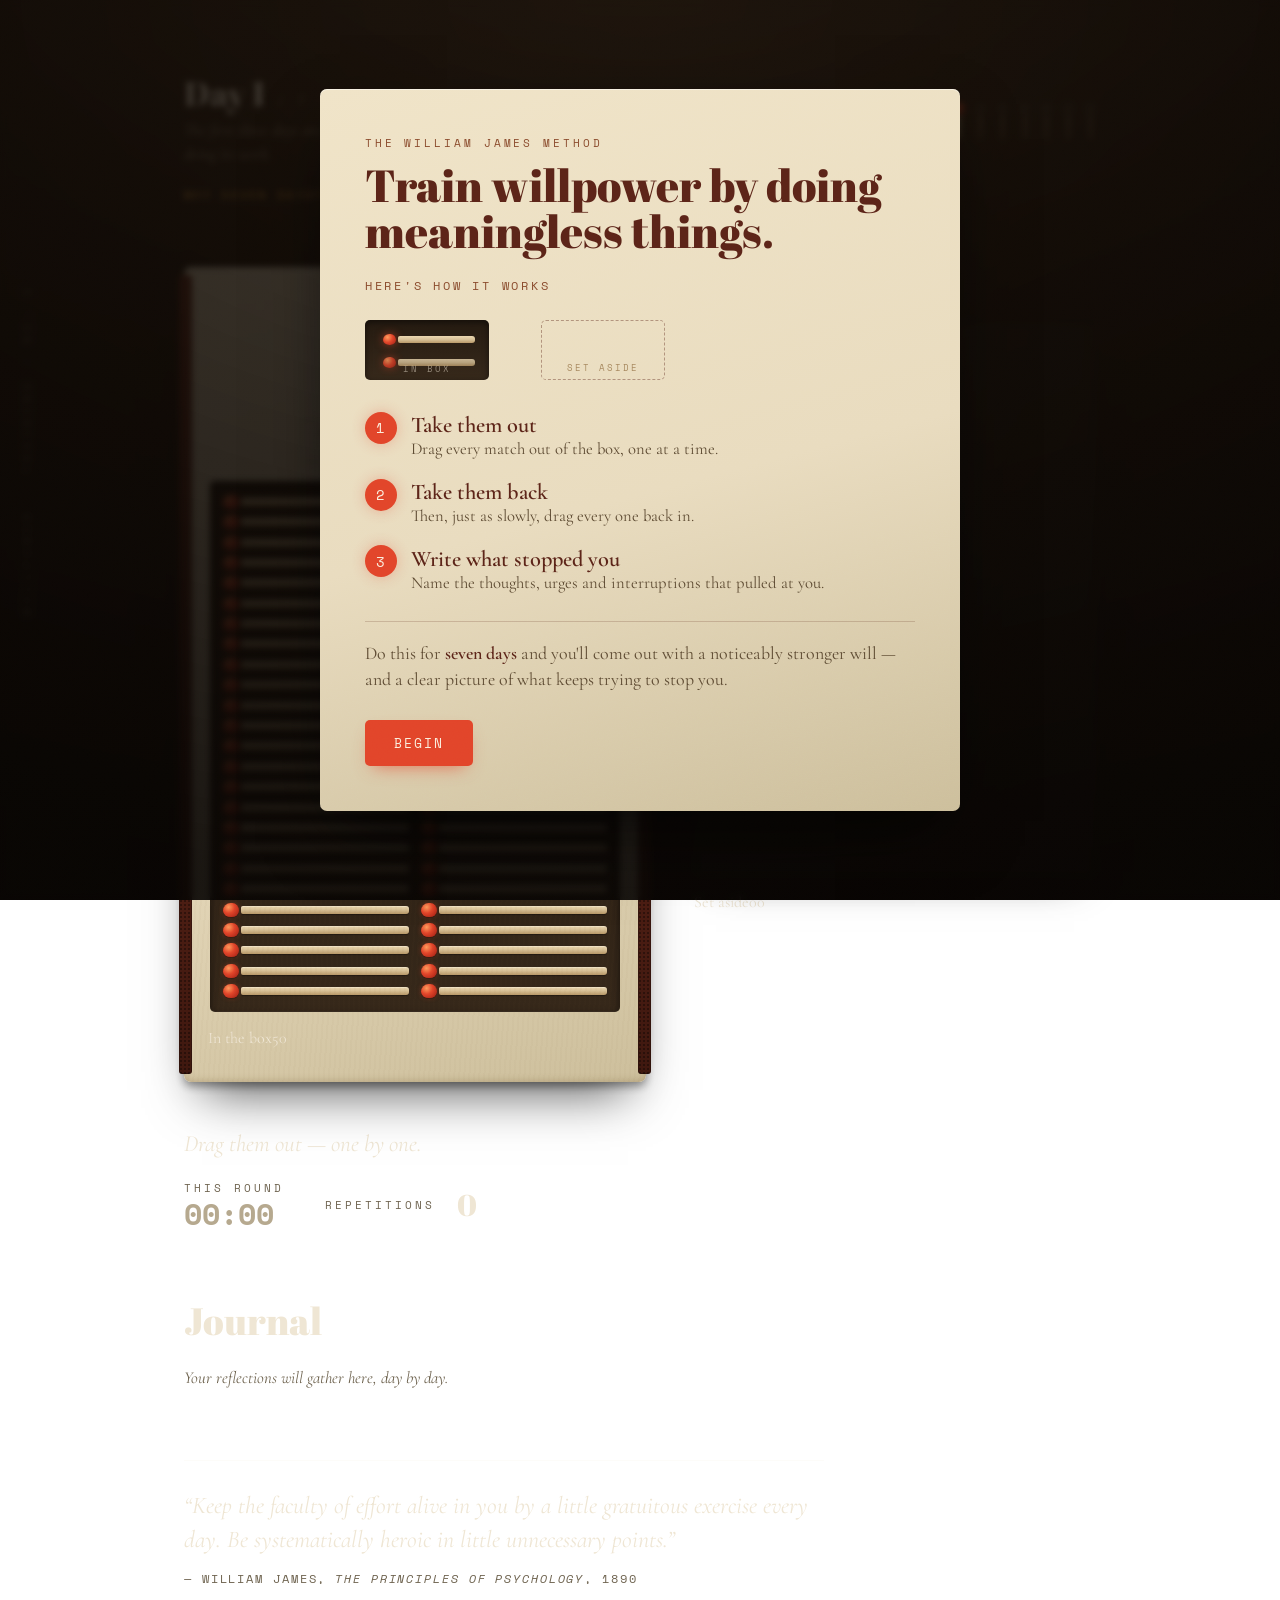
==== matches/index.html @ 42ed681d "Initial commit: mini-apps hub + matches willpower app Root landing page routes to single-purpose app" ====
<!DOCTYPE html>
<html lang="en">
<head>
  <meta charset="UTF-8" />
  <meta name="viewport" content="width=device-width, initial-scale=1.0" />
  <title>VESTA — An Exercise of the Will</title>
  <meta name="description" content="William James's matchbox exercise for training the will: take every match out one by one, then bring them back." />
  <link rel="preconnect" href="https://fonts.googleapis.com" />
  <link rel="preconnect" href="https://fonts.gstatic.com" crossorigin />
  <link href="https://fonts.googleapis.com/css2?family=Abril+Fatface&family=Cormorant+Garamond:ital,wght@0,400;0,500;1,400;1,500&family=Space+Mono:wght@400;700&display=swap" rel="stylesheet" />
  <link rel="stylesheet" href="style.css" />
</head>
<body>
  <div class="edge-label" aria-hidden="true">Willpower&nbsp;&middot;&nbsp;Training&nbsp;&middot;&nbsp;No.&nbsp;1</div>

  <main class="page">
    <section class="course" aria-label="Your seven-day progress">
      <div class="course-track">
        <div class="course-meta">
          <p class="course-day">Day <span id="day-num">1</span><span class="course-of"> / 7</span></p>
          <p class="course-note" id="course-note"></p>
        </div>
        <div class="pips" id="pips" aria-hidden="true"></div>
      </div>
      <details class="why">
        <summary>Why seven days?</summary>
        <p>A single effort proves nothing; the will is strengthened the way a muscle is —
          by small, deliberate, repeated exertion. James urged a daily dose of <em>gratuitous
          exercise</em>: doing a thing for no reason but that you would rather not. Seven
          unbroken days is the shortest stretch long enough for the act to cross from a
          decision you make into a routine you keep.</p>
        <p><strong>Expect the first three days to be the hardest.</strong> That is when boredom
          and the “why am I even doing this?” urge are loudest, before the habit forms. Push
          through them and the rest come far easier. Miss a day and the count does not advance —
          it asks only that you return.</p>
      </details>
    </section>

    <section class="stage" aria-label="The matchbox exercise">
      <!-- THE BOX -->
      <div class="panel panel--box">
        <article class="matchbox" aria-label="Matchbox">
          <div class="strike strike--l" aria-hidden="true"></div>
          <div class="strike strike--r" aria-hidden="true"></div>
          <div class="label">
            <svg class="emblem" viewBox="0 0 40 56" aria-hidden="true">
              <defs>
                <linearGradient id="flame" x1="0" y1="1" x2="0" y2="0">
                  <stop offset="0%" stop-color="#b3241a" />
                  <stop offset="55%" stop-color="#e2452a" />
                  <stop offset="100%" stop-color="#ffb347" />
                </linearGradient>
              </defs>
              <g class="flame">
                <path d="M20 4 C 30 18, 34 24, 30 36 C 28 44, 22 48, 20 48
                         C 18 48, 12 44, 10 36 C 6 24, 12 16, 20 4 Z" fill="url(#flame)" />
                <path d="M20 22 C 25 30, 26 34, 23 40 C 22 44, 20 45, 20 45
                         C 20 45, 18 44, 17 40 C 14 34, 16 28, 20 22 Z" fill="#fff3d6" opacity="0.8" />
              </g>
              <rect x="18.5" y="46" width="3" height="8" rx="1.2" fill="#2a2018" />
            </svg>
            <h2 class="brand">Vesta</h2>
            <p class="brand-sub">Safety Matches</p>
            <p class="brand-line">An Exercise &middot; of &middot; the Will</p>
          </div>
          <div class="tray" id="box-tray" role="list" aria-label="Matches in the box"></div>
          <p class="readout"><span class="readout-key">In the box</span><span class="readout-val" id="box-count">00</span></p>
        </article>
      </div>

      <!-- SET ASIDE -->
      <div class="panel panel--aside">
        <p class="aside-title">Set Aside</p>
        <div class="slab" aria-label="Matches set aside">
          <div class="tray tray--aside" id="aside-tray" role="list" aria-label="Matches set aside"></div>
          <p class="slab-empty" id="slab-empty">— empty —</p>
        </div>
        <p class="readout"><span class="readout-key">Set aside</span><span class="readout-val" id="aside-count">00</span></p>
      </div>
    </section>

    <section class="console">
      <p class="cue" id="cue">Drag them out — one by one.</p>
      <div class="console-row">
        <div class="meter">
          <span class="meter-label">This round</span>
          <span class="timer" id="timer">00:00</span>
        </div>
        <div class="reps">
          <span class="reps-label">Repetitions</span>
          <div class="tally" id="tally" aria-hidden="true"></div>
          <span class="reps-num" id="reps-num">0</span>
        </div>
      </div>
    </section>

    <section class="ledger" aria-label="Your journal">
      <h2 class="ledger-title">Journal</h2>
      <div class="ledger-list" id="ledger-list"></div>
    </section>

    <footer class="quote">
      <p class="quote-text">“Keep the faculty of effort alive in you by a little gratuitous
        exercise every day. Be systematically heroic in little unnecessary points.”</p>
      <p class="quote-cite">— William James, <em>The Principles of Psychology</em>, 1890</p>
    </footer>
  </main>

  <p class="sr-only" id="status" role="status" aria-live="polite"></p>

  <div class="overlay" id="onboard" aria-hidden="true">
    <div class="sheet" role="dialog" aria-modal="true" aria-labelledby="onboard-title">
      <p class="sheet-kicker">The William James Method</p>
      <h2 class="sheet-title" id="onboard-title">Train willpower by doing meaningless things.</h2>
      <p class="how">Here's how it works</p>
      <div class="demo" aria-hidden="true">
        <div class="demo-zone demo-box"><span class="demo-tag">in box</span></div>
        <div class="demo-zone demo-slot"><span class="demo-tag">set aside</span></div>
        <span class="demo-match demo-static"><span class="head"></span><span class="stick"></span></span>
        <span class="demo-match demo-runner"><span class="head"></span><span class="stick"></span></span>
      </div>
      <ol class="steps">
        <li>
          <span class="step-n">1</span>
          <div class="step-body">
            <h3>Take them out</h3>
            <p>Drag every match out of the box, one at a time.</p>
          </div>
        </li>
        <li>
          <span class="step-n">2</span>
          <div class="step-body">
            <h3>Take them back</h3>
            <p>Then, just as slowly, drag every one back in.</p>
          </div>
        </li>
        <li>
          <span class="step-n">3</span>
          <div class="step-body">
            <h3>Write what stopped you</h3>
            <p>Name the thoughts, urges and interruptions that pulled at you.</p>
          </div>
        </li>
      </ol>
      <p class="payoff">Do this for <strong>seven days</strong> and you'll come out with a
        noticeably stronger will — and a clear picture of what keeps trying to stop you.</p>
      <button type="button" class="begin" id="onboard-begin">Begin</button>
    </div>
  </div>

  <div class="overlay" id="overlay" aria-hidden="true">
    <div class="sheet" role="dialog" aria-modal="true" aria-labelledby="sheet-title">
      <p class="sheet-kicker">Day <span id="sheet-day">1</span> &middot; Round complete &middot; <span id="round-time">00:00</span></p>
      <h2 class="sheet-title" id="sheet-title">What tried to stop you?</h2>
      <p class="sheet-sub">Five resistances rose while you worked — a stray thought, a buzzing
        phone, someone calling your name, the small voice insisting this is pointless.
        Name them. Noticing the pull is the whole exercise.</p>
      <ol class="reasons" id="reasons">
        <li><input type="text" maxlength="140" placeholder="A thought that pulled you elsewhere…" /></li>
        <li><input type="text" maxlength="140" placeholder="Something happened around you…" /></li>
        <li><input type="text" maxlength="140" placeholder="Someone called, texted, interrupted…" /></li>
        <li><input type="text" maxlength="140" placeholder="A bodily urge — restlessness, boredom…" /></li>
        <li><input type="text" maxlength="140" placeholder="“This is pointless” — the voice of quitting…" /></li>
      </ol>
      <button type="button" class="begin" id="begin-again">Begin again</button>
    </div>
  </div>

  <script src="script.js"></script>
</body>
</html>
---- matches/style.css ----
/* =========================================================
   VESTA — An Exercise of the Will
   Aesthetic: analog matchbox on a dark study desk at night.
   ========================================================= */

:root {
  --ink:        #efe6d4;   /* warm cream text            */
  --ink-soft:   #b6a98f;   /* muted cream                */
  --ink-faint:  #6f6450;   /* faint label text           */
  --card:       #e9dcbf;   /* aged paper / matchbox label */
  --card-edge:  #cdbf9c;
  --cardboard:  #36281a;   /* box body / compartment      */
  --cardboard-d:#241a10;
  --wood:       #d8c197;   /* matchstick wood             */
  --wood-d:     #b89868;
  --ember:      #e2452a;   /* match head                  */
  --ember-hot:  #ff7a3d;   /* glow                        */
  --amber:      #ffb347;
  --maroon:     #5c2418;   /* strike strip                */
  --ff-display: "Abril Fatface", Georgia, serif;
  --ff-serif:   "Cormorant Garamond", Georgia, serif;
  --ff-mono:    "Space Mono", "Courier New", monospace;
}

* { box-sizing: border-box; }

html { -webkit-text-size-adjust: 100%; }

body {
  margin: 0;
  min-height: 100vh;
  color: var(--ink);
  font-family: var(--ff-serif);
  background:
    radial-gradient(135% 110% at 50% -15%, #4a3826 0%, #25190f 46%, #140d07 100%);
  background-attachment: fixed;
  overflow-x: hidden;
}

/* film grain over everything */
body::after {
  content: "";
  position: fixed;
  inset: 0;
  z-index: 200;
  pointer-events: none;
  opacity: 0.045;
  mix-blend-mode: overlay;
  background-image: url("data:image/svg+xml,%3Csvg xmlns='http://www.w3.org/2000/svg' width='160' height='160'%3E%3Cfilter id='n'%3E%3CfeTurbulence type='fractalNoise' baseFrequency='0.8' numOctaves='2' stitchTiles='stitch'/%3E%3C/filter%3E%3Crect width='100%25' height='100%25' filter='url(%23n)'/%3E%3C/svg%3E");
}

/* vertical editorial side label */
.edge-label {
  position: fixed;
  left: 1.1rem;
  top: 50%;
  transform: translateY(-50%) rotate(180deg);
  writing-mode: vertical-rl;
  font-family: var(--ff-mono);
  font-size: 0.72rem;
  letter-spacing: 0.42em;
  text-transform: uppercase;
  color: var(--ink-faint);
  z-index: 50;
  user-select: none;
}

.sr-only {
  position: absolute;
  width: 1px; height: 1px;
  padding: 0; margin: -1px;
  overflow: hidden;
  clip: rect(0 0 0 0);
  white-space: nowrap;
  border: 0;
}

/* ---------- page scaffold ---------- */
.page {
  max-width: 1040px;
  margin: 0 auto;
  padding: clamp(2.5rem, 6vw, 5rem) clamp(1.4rem, 5vw, 4rem) 4rem;
}

/* ---------- seven-day course strip (leads the page) ---------- */
.course {
  margin-top: 0;
}
.course-track {
  display: flex;
  flex-wrap: wrap;
  align-items: center;
  justify-content: space-between;
  gap: 1.2rem 2rem;
}
.course-meta { min-width: 0; }
.course-day {
  margin: 0;
  font-family: var(--ff-display);
  font-size: clamp(1.6rem, 4vw, 2.1rem);
  line-height: 1;
  color: var(--ink);
}
.course-of {
  font-family: var(--ff-mono);
  font-size: 0.9rem;
  letter-spacing: 0.12em;
  color: var(--ink-faint);
}
.course-note {
  margin: 0.5rem 0 0;
  max-width: 30rem;
  font-style: italic;
  font-size: 1.05rem;
  line-height: 1.4;
  color: var(--ink-soft);
}

/* progress as a row of little upright matches */
.pips { display: flex; align-items: flex-end; gap: 11px; }
.pip {
  display: flex;
  flex-direction: column;
  align-items: center;
  gap: 1px;
}
.pip-head {
  width: 11px; height: 11px;
  border-radius: 50%;
  background: radial-gradient(circle at 35% 30%, #ff9b5c, var(--ember) 45%, #9c1c12);
  box-shadow: 0 0 7px rgba(226,69,42,0.45);
}
.pip-stick {
  width: 3px; height: 24px;
  border-radius: 1px;
  background: linear-gradient(180deg, #ecd9b2, var(--wood) 50%, var(--wood-d));
}
.pip.future { opacity: 0.34; }
.pip.future .pip-head {
  background: #5c5547;
  box-shadow: none;
}
.pip.active .pip-head { animation: pip-pulse 1.6s ease-in-out infinite; }
@keyframes pip-pulse {
  0%, 100% { box-shadow: 0 0 6px rgba(255,122,61,0.5); transform: scale(1); }
  50%      { box-shadow: 0 0 16px rgba(255,179,71,0.95); transform: scale(1.18); }
}

.why { margin-top: 1.3rem; max-width: 40rem; }
.why summary {
  cursor: pointer;
  width: max-content;
  font-family: var(--ff-mono);
  font-size: 0.72rem;
  letter-spacing: 0.2em;
  text-transform: uppercase;
  color: var(--amber);
  list-style: none;
}
.why summary::-webkit-details-marker { display: none; }
.why summary::after {
  content: " +";
  color: var(--ink-faint);
}
.why[open] summary::after { content: " –"; }
.why summary:hover { color: var(--ember-hot); }
.why p {
  margin: 0.9rem 0 0;
  font-size: 1.05rem;
  line-height: 1.55;
  color: var(--ink-soft);
}
.why strong { color: var(--ink); font-weight: 500; }
.why em { color: var(--amber); font-style: italic; }

/* ---------- stage ---------- */
.stage {
  margin-top: clamp(2.5rem, 6vw, 4rem);
  display: grid;
  grid-template-columns: minmax(0, 1.15fr) minmax(0, 1fr);
  gap: clamp(1.5rem, 4vw, 3rem);
  align-items: start;
}

.panel { min-width: 0; }

/* ---------- the matchbox ---------- */
.matchbox {
  position: relative;
  padding: 1.5rem 1.5rem 1.1rem;
  border-radius: 7px;
  background:
    linear-gradient(165deg, #f0e4c8 0%, var(--card) 55%, var(--card-edge) 100%);
  box-shadow:
    0 1px 0 rgba(255,255,255,0.5) inset,
    0 -2px 6px rgba(120,90,50,0.25) inset,
    0 26px 50px -18px rgba(0,0,0,0.7),
    0 4px 10px rgba(0,0,0,0.4);
}
/* paper texture */
.matchbox::before {
  content: "";
  position: absolute;
  inset: 0;
  border-radius: 7px;
  pointer-events: none;
  background-image:
    repeating-linear-gradient(94deg, rgba(120,90,50,0.04) 0 2px, transparent 2px 5px);
  opacity: 0.7;
}

/* sandpaper strike strips on the sides */
.strike {
  position: absolute;
  top: 8px;
  bottom: 8px;
  width: 13px;
  border-radius: 3px;
  background:
    radial-gradient(circle at 50% 50%, rgba(0,0,0,0.45) 0.5px, transparent 1.4px) 0 0 / 4px 4px,
    linear-gradient(180deg, #7a3322, var(--maroon) 50%, #3f180f);
  box-shadow: 0 0 0 1px rgba(0,0,0,0.25) inset;
}
.strike--l { left: -5px; }
.strike--r { right: -5px; }

.label { text-align: center; position: relative; z-index: 1; }

.emblem { width: 34px; height: auto; display: block; margin: 0 auto 0.2rem; }
.flame { transform-origin: 50% 90%; animation: flicker 2.6s ease-in-out infinite; }
@keyframes flicker {
  0%, 100% { transform: scaleY(1)    scaleX(1)    skewX(0deg);    opacity: 1; }
  25%      { transform: scaleY(1.06) scaleX(0.97) skewX(-2deg);   opacity: 0.92; }
  50%      { transform: scaleY(0.96) scaleX(1.03) skewX(1.5deg);  opacity: 1; }
  75%      { transform: scaleY(1.03) scaleX(0.98) skewX(-1deg);   opacity: 0.95; }
}

.brand {
  margin: 0;
  font-family: var(--ff-display);
  font-weight: 400;
  font-size: clamp(2.2rem, 6vw, 3rem);
  line-height: 1;
  letter-spacing: 0.02em;
  color: var(--maroon);
}
.brand-sub {
  margin: 0.15rem 0 0;
  font-family: var(--ff-mono);
  font-size: 0.68rem;
  letter-spacing: 0.4em;
  text-transform: uppercase;
  color: #8a4a2c;
}
.brand-line {
  margin: 0.65rem auto 0;
  padding: 0.35rem 0;
  max-width: 14rem;
  border-top: 1px solid rgba(92,36,24,0.35);
  border-bottom: 1px solid rgba(92,36,24,0.35);
  font-family: var(--ff-mono);
  font-size: 0.62rem;
  letter-spacing: 0.28em;
  text-transform: uppercase;
  color: #9c6242;
}

/* the open compartment that holds the matches */
.tray {
  margin: 1.2rem 2px 0;
  padding: 0.85rem 0.8rem;
  min-height: 96px;
  display: flex;
  flex-flow: row wrap;
  align-content: flex-start;
  gap: 0.4rem 0.7rem;
  border-radius: 5px;
  background:
    linear-gradient(180deg, var(--cardboard-d), var(--cardboard));
  box-shadow:
    0 3px 8px rgba(0,0,0,0.55) inset,
    0 -1px 0 rgba(255,255,255,0.04) inset;
  transition: box-shadow 0.2s ease;
}

/* drop-target highlight while dragging */
.tray.drop-active {
  box-shadow:
    0 0 0 2px var(--amber) inset,
    0 0 22px rgba(255,179,71,0.3) inset,
    0 3px 8px rgba(0,0,0,0.55) inset;
}
.slab.drop-active {
  box-shadow:
    0 0 0 2px var(--amber) inset,
    0 0 26px rgba(255,179,71,0.28) inset,
    0 18px 40px -22px rgba(0,0,0,0.8);
}

/* ---------- set-aside slab ---------- */
.panel--aside { padding-top: 0.3rem; }

.aside-title {
  margin: 0 0 0.9rem;
  font-family: var(--ff-display);
  font-size: 1.55rem;
  color: var(--ink);
}

.slab {
  position: relative;
  padding: 0.8rem;
  border-radius: 7px;
  background:
    radial-gradient(120% 100% at 50% 0%, #2a2118, #1a140d);
  box-shadow:
    0 2px 5px rgba(0,0,0,0.5) inset,
    0 0 0 1px rgba(255,255,255,0.03) inset,
    0 18px 40px -22px rgba(0,0,0,0.8);
  transition: box-shadow 0.2s ease;
}

.tray--aside {
  margin: 0;
  background: transparent;
  box-shadow: none;
  padding: 0;
  min-height: 96px;
}

.slab-empty {
  position: absolute;
  inset: 0;
  margin: auto;
  height: 1.2rem;
  text-align: center;
  font-family: var(--ff-mono);
  font-size: 0.72rem;
  letter-spacing: 0.3em;
  text-transform: uppercase;
  color: var(--ink-faint);
  pointer-events: none;
}

/* ---------- a matchstick ---------- */
.match {
  --head: var(--ember);
  appearance: none;
  border: 0;
  margin: 0;
  padding: 0;
  background: none;
  display: flex;
  align-items: center;
  gap: 2px;
  width: calc(50% - 0.35rem); /* two columns — keeps 50 matches compact */
  cursor: grab;
  touch-action: none;
  transition: transform 0.18s ease;
}
.match.dragging {
  cursor: grabbing;
  transform: rotate(-4deg) scale(1.06);
  filter: drop-shadow(0 14px 18px rgba(0,0,0,0.55));
}
.match.dragging .head {
  --head: var(--ember-hot);
  box-shadow:
    0 0 22px rgba(255,122,61,0.95),
    0 0 7px rgba(255,179,71,0.95),
    0 1px 1px rgba(0,0,0,0.4);
}
/* the match slipped from your grip and fell back */
.match.slip .head { animation: slip-flash 0.48s ease; }
@keyframes slip-flash {
  0%   { box-shadow: 0 0 24px rgba(255,86,64,0.95), 0 1px 1px rgba(0,0,0,0.4); }
  100% { box-shadow: 0 0 5px rgba(226,69,42,0.35), 0 1px 1px rgba(0,0,0,0.4); }
}
.match .head {
  flex: 0 0 auto;
  width: 16px;
  height: 14px;
  border-radius: 48% 42% 46% 50% / 55% 55% 45% 45%;
  background:
    radial-gradient(circle at 35% 30%, #ff9b5c 0%, var(--head) 42%, #9c1c12 100%);
  box-shadow:
    0 0 5px rgba(226,69,42,0.35),
    0 1px 1px rgba(0,0,0,0.4);
  transition: box-shadow 0.2s ease, transform 0.18s ease;
}
.match .stick {
  flex: 1 1 auto;
  height: 8px;
  border-radius: 2px 3px 3px 2px;
  background:
    linear-gradient(180deg, #ecd9b2 0%, var(--wood) 45%, var(--wood-d) 100%);
  box-shadow:
    0 1px 1px rgba(0,0,0,0.35),
    0 1px 0 rgba(255,255,255,0.25) inset;
}

.match:hover,
.match:focus-visible {
  transform: translateY(-2px);
  outline: none;
}
.match:hover .head,
.match:focus-visible .head {
  --head: var(--ember-hot);
  box-shadow:
    0 0 16px rgba(255,122,61,0.85),
    0 0 5px rgba(255,179,71,0.9),
    0 1px 1px rgba(0,0,0,0.4);
  transform: scale(1.12);
}
.match:focus-visible .stick {
  box-shadow:
    0 0 0 1.5px var(--amber),
    0 1px 1px rgba(0,0,0,0.35);
}
.match:active { transform: translateY(0) scale(0.99); }

/* entrance on (re)build */
.match.enter {
  animation: drop 0.45s cubic-bezier(0.22, 1, 0.36, 1) backwards;
}
@keyframes drop {
  from { opacity: 0; transform: translateY(-10px) scaleX(0.96); }
  to   { opacity: 1; transform: none; }
}

/* ---------- console ---------- */
.console {
  margin-top: clamp(2rem, 5vw, 3rem);
}
.console-row {
  display: flex;
  flex-wrap: wrap;
  align-items: center;
  gap: 1.4rem 2.6rem;
}

.cue {
  margin: 0 0 1.4rem;
  font-style: italic;
  font-size: 1.45rem;
  color: var(--ink);
  transition: opacity 0.25s ease;
}
.cue.done { color: var(--amber); }

/* stopwatch */
.meter { display: flex; flex-direction: column; gap: 0.2rem; }
.meter-label {
  font-family: var(--ff-mono);
  font-size: 0.66rem;
  letter-spacing: 0.28em;
  text-transform: uppercase;
  color: var(--ink-faint);
}
.timer {
  font-family: var(--ff-mono);
  font-weight: 700;
  font-size: 1.9rem;
  line-height: 1;
  color: var(--ink-soft);
  font-variant-numeric: tabular-nums;
  transition: color 0.25s ease, text-shadow 0.25s ease;
}
.timer.running {
  color: var(--amber);
  text-shadow: 0 0 18px rgba(255,179,71,0.35);
}

.reps { display: flex; align-items: center; gap: 0.7rem; }
.reps-label {
  font-family: var(--ff-mono);
  font-size: 0.66rem;
  letter-spacing: 0.28em;
  text-transform: uppercase;
  color: var(--ink-faint);
}
.reps-num {
  font-family: var(--ff-display);
  font-size: 1.9rem;
  line-height: 1;
  color: var(--ink);
  min-width: 1.2ch;
}

/* tally marks drawn as little matchsticks */
.tally { display: flex; align-items: flex-end; gap: 0.55rem; }
.tally-group {
  position: relative;
  display: flex;
  gap: 3px;
  padding: 0 1px;
}
.tally-group .bar {
  width: 2px;
  height: 19px;
  border-radius: 1px;
  background: var(--wood);
}
.tally-group .bar::before {
  content: "";
  position: absolute;
  top: -2px;
  width: 4px; height: 4px;
  margin-left: -1px;
  border-radius: 50%;
  background: var(--ember);
}
.tally-group .strike {
  position: absolute;
  left: -2px; right: -2px;
  top: 50%;
  height: 2px;
  background: var(--ember-hot);
  transform: rotate(-18deg);
  box-shadow: 0 0 6px rgba(255,122,61,0.6);
}

/* ---------- quote ---------- */
.quote {
  margin-top: clamp(3rem, 7vw, 4.5rem);
  padding-top: 1.8rem;
  border-top: 1px solid rgba(239,230,212,0.14);
  max-width: 40rem;
}
.quote-text {
  margin: 0;
  font-style: italic;
  font-size: 1.5rem;
  line-height: 1.42;
  color: var(--ink);
}
.quote-cite {
  margin: 0.8rem 0 0;
  font-family: var(--ff-mono);
  font-size: 0.74rem;
  letter-spacing: 0.16em;
  text-transform: uppercase;
  color: var(--ink-faint);
}

/* ---------- journal ---------- */
.ledger { margin-top: clamp(2.5rem, 6vw, 4rem); }
.ledger-title {
  margin: 0 0 1.3rem;
  font-family: var(--ff-display);
  font-weight: 400;
  font-size: clamp(1.8rem, 5vw, 2.4rem);
  color: var(--ink);
}
.ledger-list { display: flex; flex-direction: column; gap: 1.5rem; }
.ledger-day {
  padding-top: 1.1rem;
  border-top: 1px solid rgba(239,230,212,0.13);
}
.ledger-day-head {
  margin: 0 0 0.7rem;
  display: flex;
  flex-wrap: wrap;
  align-items: baseline;
  gap: 0.4rem 1.1rem;
  font-family: var(--ff-mono);
  font-size: 0.72rem;
  letter-spacing: 0.18em;
  text-transform: uppercase;
  color: var(--amber);
}
.ledger-day-head .meta { color: var(--ink-faint); }
.ledger-reasons {
  margin: 0;
  padding: 0;
  list-style: none;
  display: flex;
  flex-direction: column;
  gap: 0.4rem;
}
.ledger-reasons li {
  position: relative;
  padding-left: 1.2rem;
  font-style: italic;
  font-size: 1.16rem;
  line-height: 1.35;
  color: var(--ink-soft);
}
.ledger-reasons li::before {
  content: "—";
  position: absolute;
  left: 0;
  color: var(--ink-faint);
  font-style: normal;
}
.ledger-none,
.ledger-empty {
  margin: 0;
  font-style: italic;
  font-size: 1.05rem;
  color: var(--ink-faint);
}

/* ---------- reflection sheet ---------- */
.overlay {
  position: fixed;
  inset: 0;
  z-index: 150;
  display: flex;
  align-items: center;
  justify-content: center;
  padding: 1.5rem;
  background: radial-gradient(120% 100% at 50% 0%, rgba(20,13,7,0.78), rgba(8,5,3,0.92));
  backdrop-filter: blur(3px);
  opacity: 0;
  visibility: hidden;
  transition: opacity 0.4s ease, visibility 0.4s ease;
}
.overlay.open { opacity: 1; visibility: visible; }

.sheet {
  width: min(40rem, 100%);
  max-height: 90vh;
  overflow-y: auto;
  padding: clamp(1.8rem, 4vw, 2.8rem);
  border-radius: 7px;
  background:
    linear-gradient(165deg, #f0e4c8 0%, var(--card) 55%, var(--card-edge) 100%);
  color: var(--cardboard-d);
  box-shadow:
    0 1px 0 rgba(255,255,255,0.5) inset,
    0 30px 70px -20px rgba(0,0,0,0.8);
  transform: translateY(14px) scale(0.985);
  transition: transform 0.45s cubic-bezier(0.22, 1, 0.36, 1);
}
.overlay.open .sheet { transform: none; }

.sheet-kicker {
  margin: 0 0 0.8rem;
  font-family: var(--ff-mono);
  font-size: 0.7rem;
  letter-spacing: 0.26em;
  text-transform: uppercase;
  color: #8a4a2c;
}
.sheet-kicker span { color: var(--maroon); font-weight: 700; }

.sheet-title {
  margin: 0;
  font-family: var(--ff-display);
  font-weight: 400;
  font-size: clamp(2rem, 5vw, 2.8rem);
  line-height: 1.02;
  color: var(--maroon);
}
.sheet-sub {
  margin: 0.8rem 0 1.6rem;
  font-size: 1.12rem;
  line-height: 1.45;
  color: #5d4a32;
}
.sheet-sub em { font-style: italic; color: var(--maroon); }

/* onboarding: looping demo of the take-out / take-back gesture */
.demo {
  position: relative;
  width: 100%;
  max-width: 300px;
  height: 76px;
  margin: 0 0 1.5rem;
}
.demo-zone {
  position: absolute;
  top: 8px; bottom: 8px;
  width: 124px;
  border-radius: 5px;
}
.demo-box {
  left: 0;
  background: linear-gradient(180deg, var(--cardboard-d), var(--cardboard));
  box-shadow: inset 0 2px 6px rgba(0,0,0,0.5);
}
.demo-slot {
  right: 0;
  border: 1px dashed rgba(92,36,24,0.4);
}
.demo-tag {
  position: absolute;
  left: 0; right: 0; bottom: 5px;
  text-align: center;
  font-family: var(--ff-mono);
  font-size: 0.56rem;
  letter-spacing: 0.22em;
  text-transform: uppercase;
}
.demo-box .demo-tag { color: rgba(239,230,212,0.5); }
.demo-slot .demo-tag { color: #a8895f; }

.demo-match {
  position: absolute;
  left: 18px;
  display: flex;
  align-items: center;
  gap: 2px;
  width: 92px;
}
.demo-match .head {
  flex: 0 0 auto;
  width: 13px; height: 11px;
  border-radius: 48% 42% 46% 50% / 55% 55% 45% 45%;
  background: radial-gradient(circle at 35% 30%, #ff9b5c, var(--ember) 45%, #9c1c12);
  box-shadow: 0 0 8px rgba(226,69,42,0.6);
}
.demo-match .stick {
  flex: 1 1 auto;
  height: 7px;
  border-radius: 2px 3px 3px 2px;
  background: linear-gradient(180deg, #ecd9b2, var(--wood) 50%, var(--wood-d));
}
.demo-static { top: 45px; opacity: 0.8; }
.demo-runner {
  top: 22px;
  animation: demo-move 4.4s cubic-bezier(0.5, 0, 0.2, 1) infinite;
}
@keyframes demo-move {
  0%, 12%   { transform: translate(0, 0) rotate(0); }
  27%       { transform: translate(82px, -8px) rotate(-6deg); }
  42%, 58%  { transform: translate(164px, 0) rotate(0); }
  73%       { transform: translate(82px, -8px) rotate(-6deg); }
  88%, 100% { transform: translate(0, 0) rotate(0); }
}

/* onboarding: simple three-step explainer */
.how {
  margin: 1.4rem 0 1.1rem;
  font-family: var(--ff-mono);
  font-size: 0.72rem;
  letter-spacing: 0.24em;
  text-transform: uppercase;
  color: #8a4a2c;
}
.steps {
  margin: 0 0 1.6rem;
  padding: 0;
  list-style: none;
  display: flex;
  flex-direction: column;
  gap: 1.05rem;
}
.steps li {
  display: flex;
  align-items: flex-start;
  gap: 0.9rem;
}
.step-n {
  flex: 0 0 auto;
  width: 2rem; height: 2rem;
  display: grid;
  place-items: center;
  border-radius: 50%;
  background: var(--ember);
  color: #fbeede;
  font-family: var(--ff-mono);
  font-size: 0.9rem;
  box-shadow: 0 0 14px rgba(226,69,42,0.3);
}
.step-body h3 {
  margin: 0.1rem 0 0.1rem;
  font-family: var(--ff-serif);
  font-weight: 600;
  font-size: 1.4rem;
  line-height: 1.05;
  color: var(--maroon);
}
.step-body p {
  margin: 0;
  font-size: 1.04rem;
  line-height: 1.4;
  color: #5d4a32;
}
.payoff {
  margin: 0 0 1.7rem;
  padding-top: 1.2rem;
  border-top: 1px solid rgba(92,36,24,0.2);
  font-size: 1.12rem;
  line-height: 1.45;
  color: #5d4a32;
}
.payoff strong { color: var(--maroon); font-weight: 600; }

.reasons {
  margin: 0 0 1.8rem;
  padding: 0;
  list-style: none;
  counter-reset: reason;
}
.reasons li {
  counter-increment: reason;
  display: flex;
  align-items: center;
  gap: 0.85rem;
  padding: 0.55rem 0;
  border-bottom: 1px solid rgba(92,36,24,0.18);
}
.reasons li::before {
  content: counter(reason);
  flex: 0 0 auto;
  width: 1.7rem; height: 1.7rem;
  display: grid;
  place-items: center;
  border-radius: 50%;
  background: var(--maroon);
  color: var(--card);
  font-family: var(--ff-mono);
  font-size: 0.82rem;
}
.reasons input {
  flex: 1 1 auto;
  width: 100%;
  border: 0;
  background: transparent;
  font-family: var(--ff-serif);
  font-size: 1.18rem;
  color: var(--cardboard-d);
  padding: 0.25rem 0;
}
.reasons input::placeholder { color: #a89070; font-style: italic; }
.reasons input:focus { outline: none; }
.reasons input:focus::placeholder { opacity: 0.4; }

.begin {
  appearance: none;
  border: 0;
  border-radius: 5px;
  padding: 0.85rem 1.8rem;
  background: var(--ember);
  color: #fbeede;
  font-family: var(--ff-mono);
  font-size: 0.8rem;
  letter-spacing: 0.16em;
  text-transform: uppercase;
  cursor: pointer;
  box-shadow: 0 8px 18px -8px rgba(226,69,42,0.7);
  transition: background 0.18s ease, transform 0.12s ease;
}
.begin:hover { background: #c93620; }
.begin:active { transform: translateY(1px); }

/* ---------- responsive ---------- */
@media (max-width: 720px) {
  .edge-label { display: none; }
  .stage { grid-template-columns: 1fr; }
  .panel--aside { margin-top: 0.5rem; }
}

@media (prefers-reduced-motion: reduce) {
  .flame { animation: none; }
  .match.enter { animation: none; }
  .demo-runner { animation: none; }
  .pip.active .pip-head { animation: none; }
  .match.slip .head { animation: none; }
  * { transition-duration: 0.001ms !important; }
}
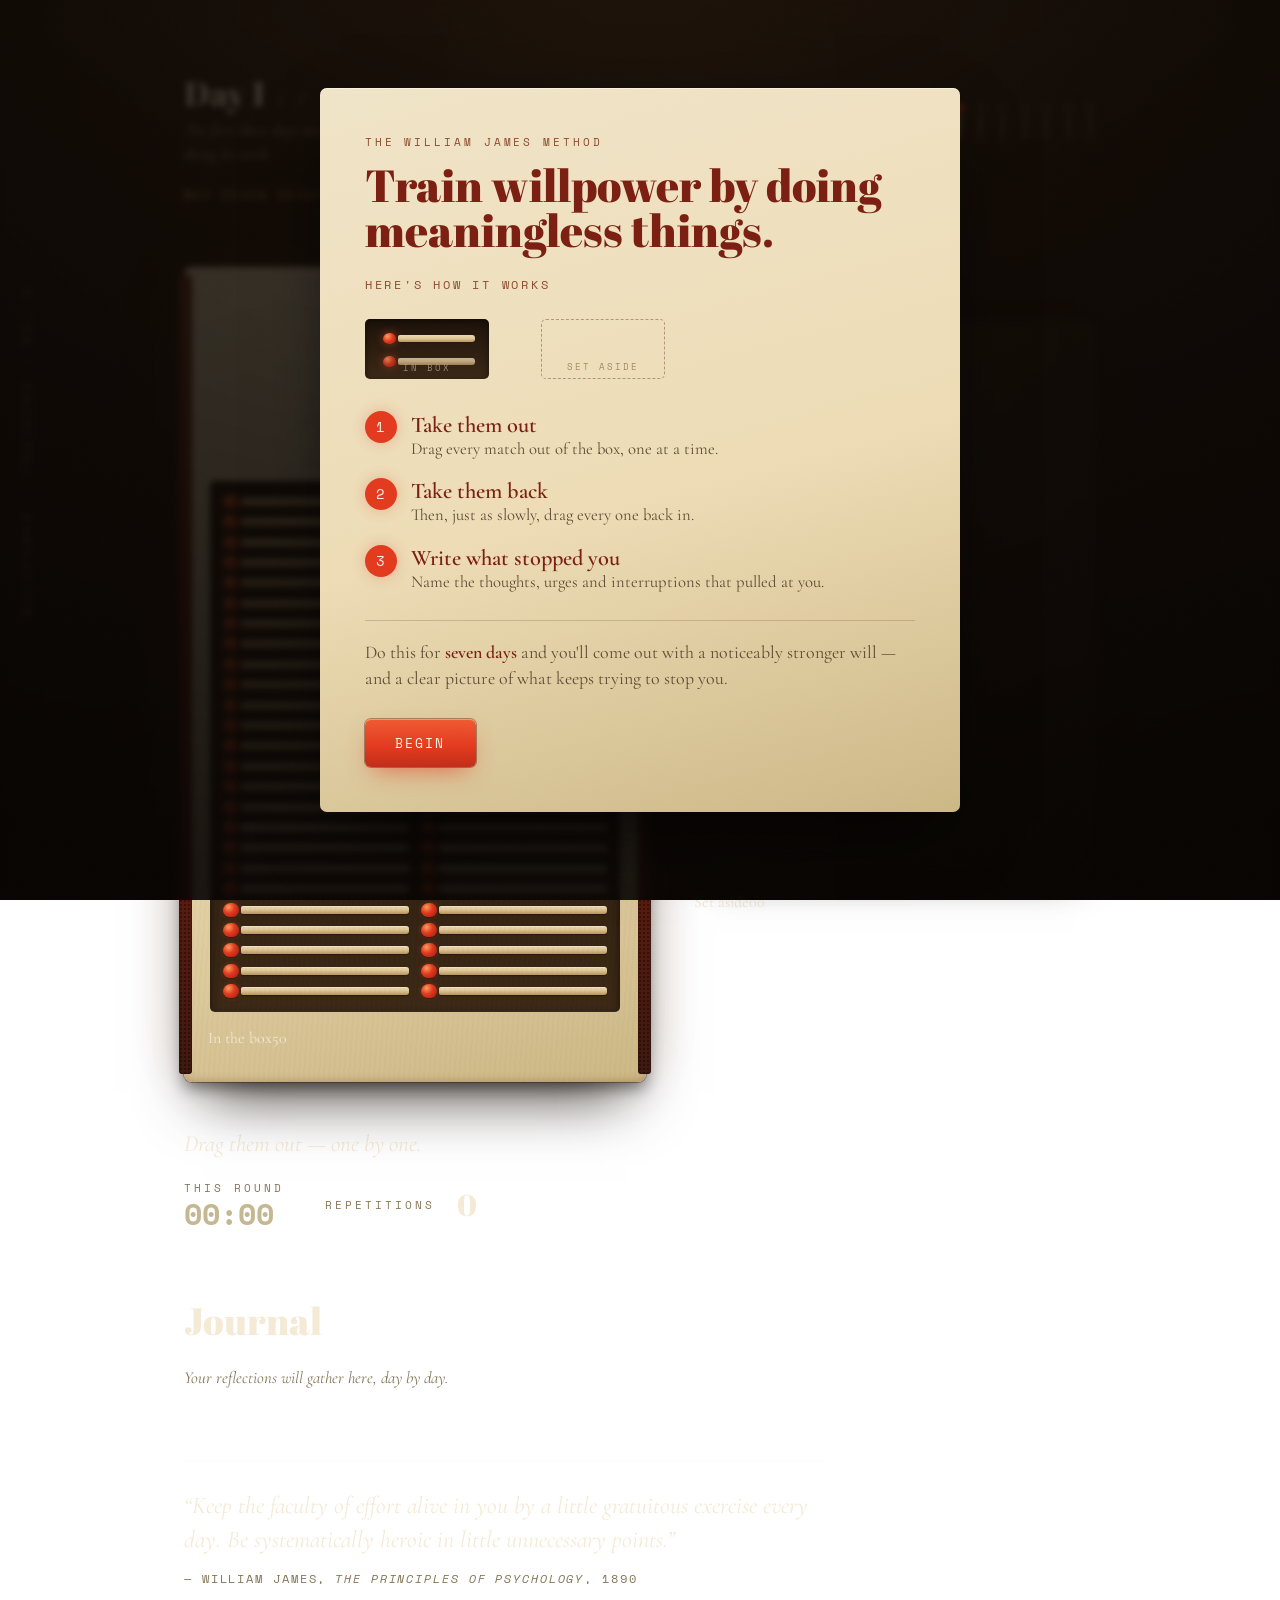
==== commit 129df069: "Add floor planner app and link it from the hub Co-Authored-By: Claude Opus 4.8 <noreply@anthropic.co" ====
--- a/matches/index.html
+++ b/matches/index.html
@@ -46,9 +46,9 @@
             <svg class="emblem" viewBox="0 0 40 56" aria-hidden="true">
               <defs>
                 <linearGradient id="flame" x1="0" y1="1" x2="0" y2="0">
-                  <stop offset="0%" stop-color="#b3241a" />
-                  <stop offset="55%" stop-color="#e2452a" />
-                  <stop offset="100%" stop-color="#ffb347" />
+                  <stop offset="0%" stop-color="#9c1c12" />
+                  <stop offset="50%" stop-color="#e23a1f" />
+                  <stop offset="100%" stop-color="#f3cd72" />
                 </linearGradient>
               </defs>
               <g class="flame">
--- a/matches/style.css
+++ b/matches/style.css
@@ -4,19 +4,21 @@
    ========================================================= */
 
 :root {
-  --ink:        #efe6d4;   /* warm cream text            */
-  --ink-soft:   #b6a98f;   /* muted cream                */
-  --ink-faint:  #6f6450;   /* faint label text           */
-  --card:       #e9dcbf;   /* aged paper / matchbox label */
-  --card-edge:  #cdbf9c;
-  --cardboard:  #36281a;   /* box body / compartment      */
-  --cardboard-d:#241a10;
-  --wood:       #d8c197;   /* matchstick wood             */
-  --wood-d:     #b89868;
-  --ember:      #e2452a;   /* match head                  */
-  --ember-hot:  #ff7a3d;   /* glow                        */
-  --amber:      #ffb347;
-  --maroon:     #5c2418;   /* strike strip                */
+  --ink:        #f4ead6;   /* warm cream text             */
+  --ink-soft:   #c6b793;   /* muted gold-cream            */
+  --ink-faint:  #857758;   /* faint label text            */
+  --card:       #eddcb5;   /* aged paper / matchbox label */
+  --card-edge:  #ccb785;
+  --cardboard:  #3b2816;   /* box body / compartment      */
+  --cardboard-d:#1c120a;
+  --wood:       #dec699;   /* matchstick wood             */
+  --wood-d:     #b8945c;
+  --ember:      #e23a1f;   /* match head                  */
+  --ember-hot:  #ff7a3d;   /* ember-orange glow / accent  */
+  --amber:      #e8b450;   /* gold leaf accent            */
+  --gold:       #f3cd72;   /* brighter gold highlight     */
+  --maroon:     #7a1f12;   /* oxblood — strike / deep red */
+  --oxblood:    #460f08;   /* deepest red, for depth      */
   --ff-display: "Abril Fatface", Georgia, serif;
   --ff-serif:   "Cormorant Garamond", Georgia, serif;
   --ff-mono:    "Space Mono", "Courier New", monospace;
@@ -32,9 +34,24 @@
   color: var(--ink);
   font-family: var(--ff-serif);
   background:
-    radial-gradient(135% 110% at 50% -15%, #4a3826 0%, #25190f 46%, #140d07 100%);
+    /* candle-warm glow from above */
+    radial-gradient(90% 60% at 50% -12%, rgba(255,138,72,0.16) 0%, rgba(255,138,72,0) 60%),
+    /* oxblood depth bleeding up from the desk */
+    radial-gradient(120% 90% at 50% 120%, rgba(122,31,18,0.22) 0%, rgba(122,31,18,0) 55%),
+    /* the desk itself, near-black */
+    radial-gradient(135% 115% at 50% -15%, #2f2012 0%, #160d07 48%, #0e0a07 100%);
   background-attachment: fixed;
   overflow-x: hidden;
+}
+
+/* soft vignette to draw the eye inward */
+body::before {
+  content: "";
+  position: fixed;
+  inset: 0;
+  z-index: -1;
+  pointer-events: none;
+  background: radial-gradient(120% 100% at 50% 38%, rgba(0,0,0,0) 52%, rgba(0,0,0,0.45) 100%);
 }
 
 /* film grain over everything */
@@ -188,14 +205,16 @@
 .matchbox {
   position: relative;
   padding: 1.5rem 1.5rem 1.1rem;
-  border-radius: 7px;
+  border-radius: 8px;
   background:
-    linear-gradient(165deg, #f0e4c8 0%, var(--card) 55%, var(--card-edge) 100%);
-  box-shadow:
-    0 1px 0 rgba(255,255,255,0.5) inset,
-    0 -2px 6px rgba(120,90,50,0.25) inset,
-    0 26px 50px -18px rgba(0,0,0,0.7),
-    0 4px 10px rgba(0,0,0,0.4);
+    linear-gradient(165deg, #f6ebcc 0%, var(--card) 52%, var(--card-edge) 100%);
+  box-shadow:
+    0 1px 0 rgba(255,255,255,0.6) inset,
+    0 -2px 7px rgba(120,80,40,0.3) inset,
+    0 0 0 1px rgba(70,15,8,0.4),
+    0 30px 60px -20px rgba(0,0,0,0.8),
+    0 6px 16px rgba(0,0,0,0.45),
+    0 0 70px -12px rgba(255,138,72,0.2);
 }
 /* paper texture */
 .matchbox::before {
@@ -256,13 +275,13 @@
   margin: 0.65rem auto 0;
   padding: 0.35rem 0;
   max-width: 14rem;
-  border-top: 1px solid rgba(92,36,24,0.35);
-  border-bottom: 1px solid rgba(92,36,24,0.35);
+  border-top: 1px solid rgba(122,31,18,0.42);
+  border-bottom: 1px solid rgba(122,31,18,0.42);
   font-family: var(--ff-mono);
   font-size: 0.62rem;
   letter-spacing: 0.28em;
   text-transform: uppercase;
-  color: #9c6242;
+  color: #9c5a36;
 }
 
 /* the open compartment that holds the matches */
@@ -310,13 +329,14 @@
 .slab {
   position: relative;
   padding: 0.8rem;
-  border-radius: 7px;
+  border-radius: 8px;
   background:
-    radial-gradient(120% 100% at 50% 0%, #2a2118, #1a140d);
-  box-shadow:
-    0 2px 5px rgba(0,0,0,0.5) inset,
-    0 0 0 1px rgba(255,255,255,0.03) inset,
-    0 18px 40px -22px rgba(0,0,0,0.8);
+    radial-gradient(120% 100% at 50% 0%, #2c2017 0%, #150d07 100%);
+  box-shadow:
+    0 2px 6px rgba(0,0,0,0.55) inset,
+    0 0 0 1px rgba(122,31,18,0.18) inset,
+    0 0 26px -6px rgba(255,138,72,0.06) inset,
+    0 18px 40px -22px rgba(0,0,0,0.82);
   transition: box-shadow 0.2s ease;
 }
 
@@ -832,19 +852,28 @@
 .begin {
   appearance: none;
   border: 0;
-  border-radius: 5px;
-  padding: 0.85rem 1.8rem;
-  background: var(--ember);
-  color: #fbeede;
+  border-radius: 6px;
+  padding: 0.9rem 1.9rem;
+  background: linear-gradient(180deg, #ef5a32 0%, var(--ember) 58%, #c12d18 100%);
+  color: #fff3e4;
   font-family: var(--ff-mono);
   font-size: 0.8rem;
   letter-spacing: 0.16em;
   text-transform: uppercase;
   cursor: pointer;
-  box-shadow: 0 8px 18px -8px rgba(226,69,42,0.7);
-  transition: background 0.18s ease, transform 0.12s ease;
-}
-.begin:hover { background: #c93620; }
+  box-shadow:
+    0 1px 0 rgba(255,221,184,0.45) inset,
+    0 0 0 1px rgba(70,15,8,0.4),
+    0 10px 24px -8px rgba(226,58,31,0.7);
+  transition: background 0.18s ease, transform 0.12s ease, box-shadow 0.18s ease;
+}
+.begin:hover {
+  background: linear-gradient(180deg, #ff6c3f 0%, #d83a20 58%, #b3260f 100%);
+  box-shadow:
+    0 1px 0 rgba(255,221,184,0.5) inset,
+    0 0 0 1px rgba(70,15,8,0.45),
+    0 12px 30px -8px rgba(255,122,61,0.6);
+}
 .begin:active { transform: translateY(1px); }
 
 /* ---------- responsive ---------- */
